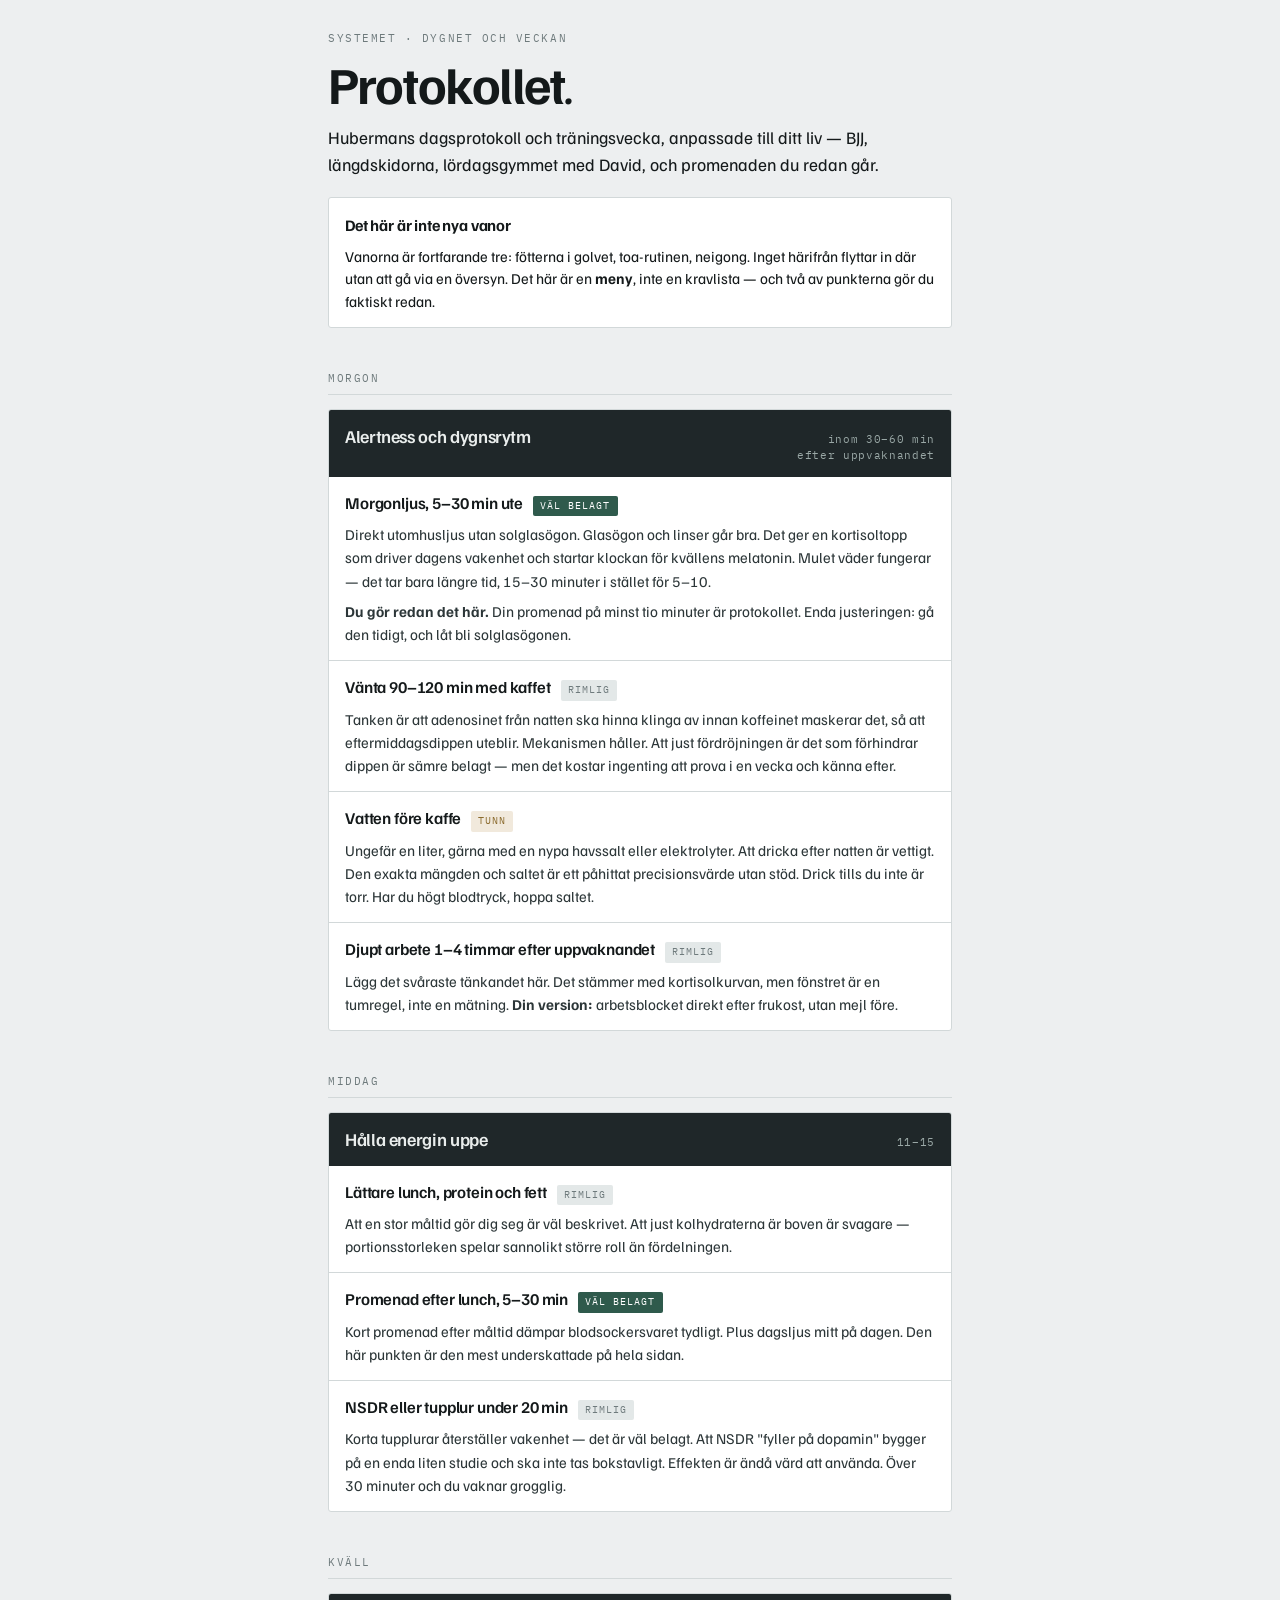
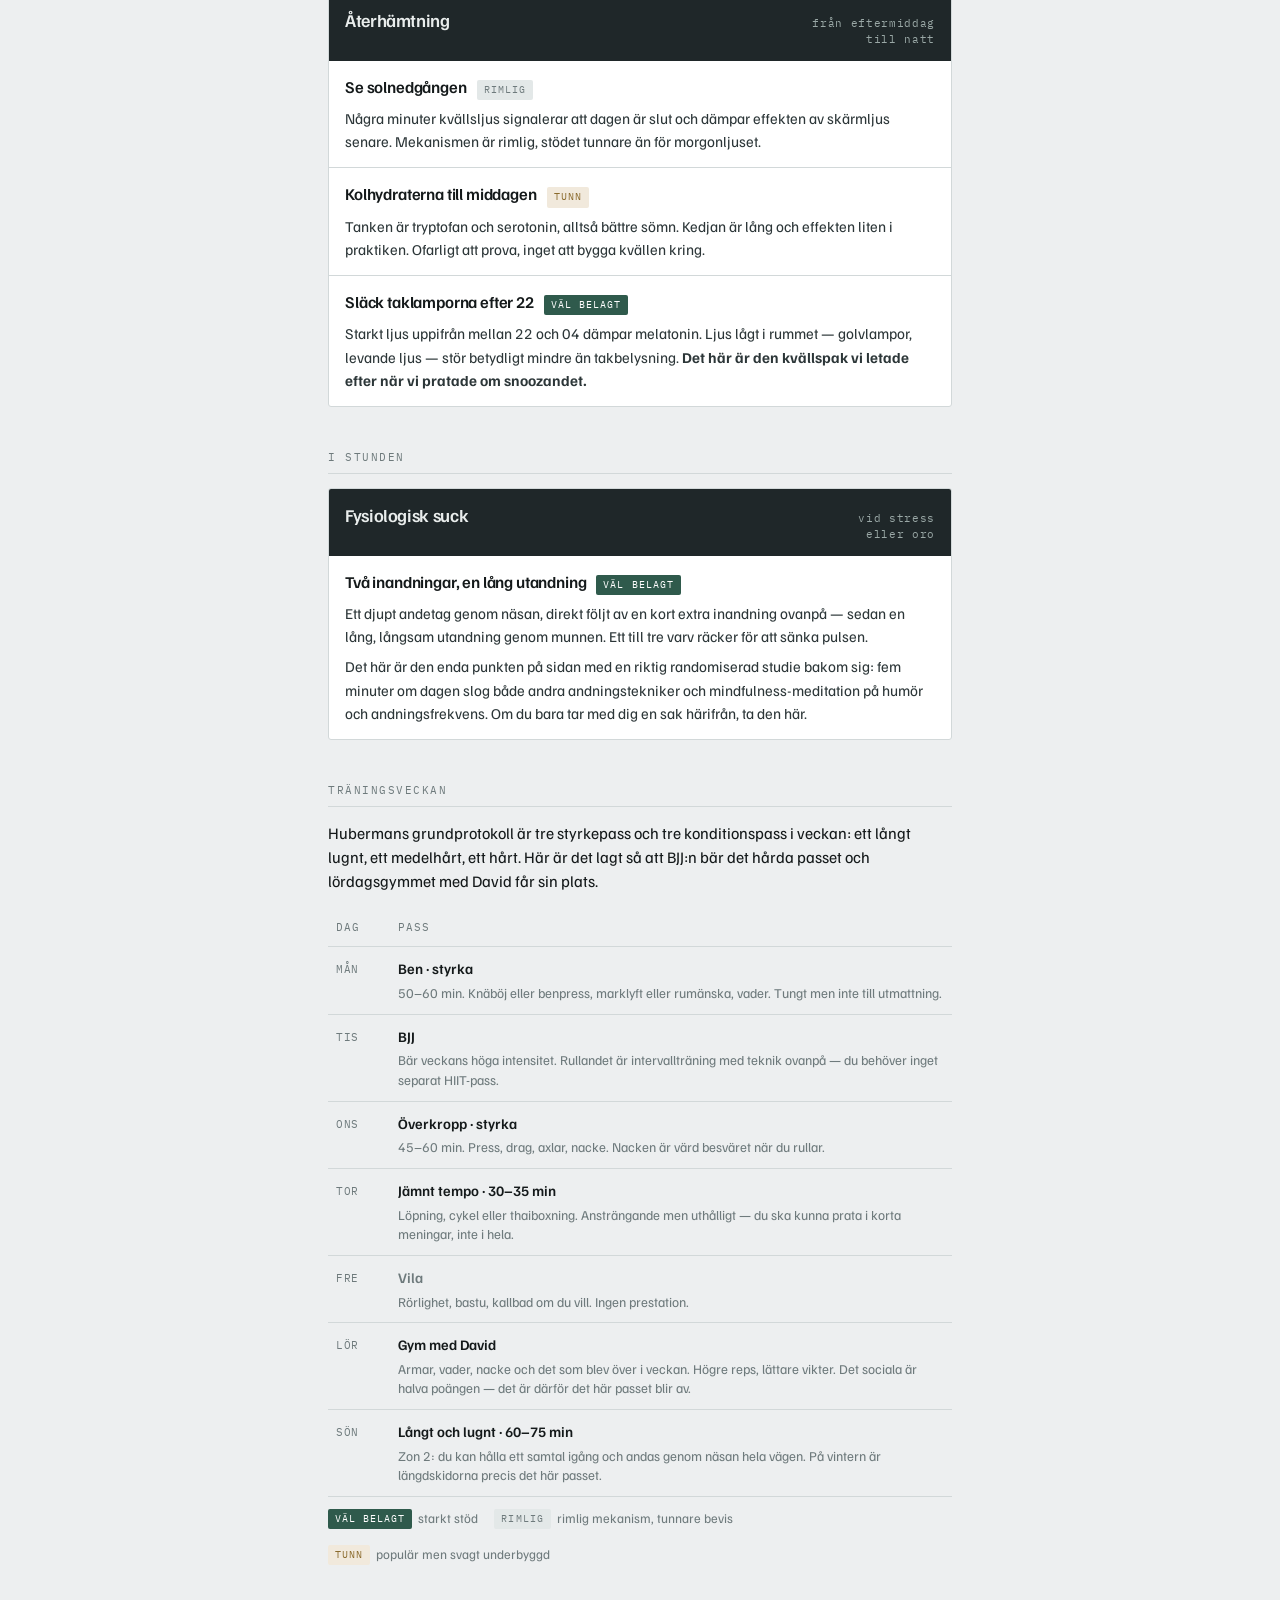
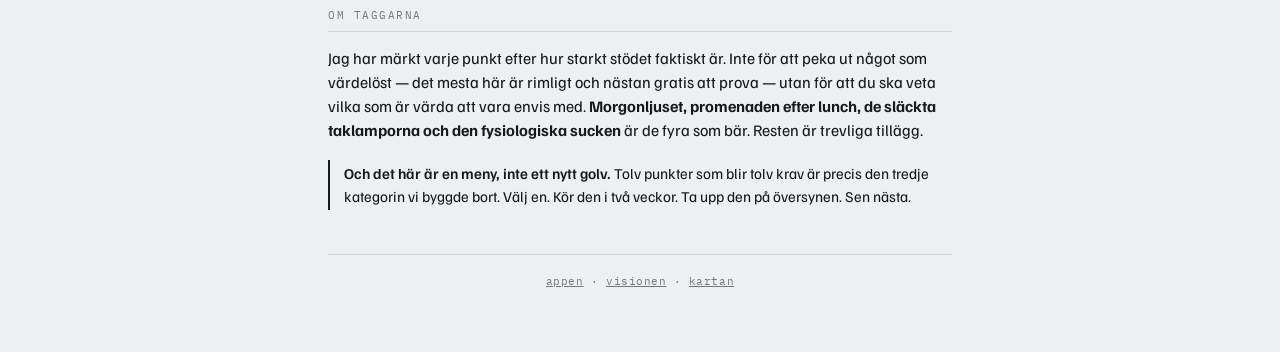
==== protokoll.html @ 74e85c03 "Visionen och Protokollet — två nya sidor bredvid appen vision.html: de elva målen med hans egna varf" ====
<!DOCTYPE html>
<html lang="sv">
<head>
<meta charset="utf-8">
<meta name="viewport" content="width=device-width, initial-scale=1, viewport-fit=cover">
<title>Protokollet</title>
<link rel="apple-touch-icon" href="ikon-180.png"><link rel="icon" href="ikon-180.png">
<link rel="preconnect" href="https://fonts.googleapis.com">
<link rel="preconnect" href="https://fonts.gstatic.com" crossorigin>
<link href="https://fonts.googleapis.com/css2?family=Familjen+Grotesk:ital,wght@0,400..700;1,400..700&family=IBM+Plex+Mono:wght@400;500&display=swap" rel="stylesheet">
<style>
:root{--paper:#EDEFF0;--ground:#1F2729;--ink:#14191A;--muted:#6E7A7C;
  --line:#D2D8D9;--pine:#2F5A4C;--pine-lit:#5FA98E;--sol:#8A6A2C}
*{box-sizing:border-box}
html,body{margin:0;padding:0}
body{background:var(--paper);color:var(--ink);font-family:"Familjen Grotesk",system-ui,sans-serif;
  font-size:16px;line-height:1.5;-webkit-font-smoothing:antialiased;padding-bottom:60px}
.wrap{max-width:660px;margin:0 auto;padding:0 18px}
header{padding:30px 0 4px}
.eyebrow{font-family:"IBM Plex Mono",monospace;font-size:11px;letter-spacing:.14em;text-transform:uppercase;
  color:var(--muted)}
h1{font-size:clamp(34px,11vw,52px);line-height:.96;margin:12px 0 0;font-weight:700;letter-spacing:-.03em}
h1 em{font-style:italic;font-weight:400}
.ingress{font-size:17.5px;margin:16px 0 0;line-height:1.5}
h2{font-family:"IBM Plex Mono",monospace;font-size:11px;letter-spacing:.14em;text-transform:uppercase;
  color:var(--muted);font-weight:400;margin:42px 0 0;padding-bottom:7px;border-bottom:1px solid var(--line)}
p{margin:14px 0 0}

.pass{background:#fff;border:1px solid var(--line);border-radius:3px;margin-top:14px;overflow:hidden}
.pass-h{background:var(--ground);color:#E9EDEC;padding:13px 16px;display:flex;justify-content:space-between;
  align-items:baseline;gap:12px}
.pass-h .namn{font-size:18px;font-weight:600;letter-spacing:-.02em}
.pass-h .nar{font-family:"IBM Plex Mono",monospace;font-size:11px;color:#9AA8A6;letter-spacing:.06em;
  text-align:right}
.steg{padding:14px 16px;border-bottom:1px solid var(--line)}
.steg:last-child{border-bottom:0}
.steg-t{display:flex;align-items:baseline;gap:10px;flex-wrap:wrap}
.steg-t .n{font-size:16.5px;font-weight:600;letter-spacing:-.01em}
.steg p{margin:7px 0 0;font-size:15px;line-height:1.55;color:#2C3638}
.tagg{font-family:"IBM Plex Mono",monospace;font-size:9.5px;letter-spacing:.11em;text-transform:uppercase;
  padding:3px 7px;border-radius:2px;white-space:nowrap}
.t-stark{background:var(--pine);color:#fff}
.t-rimlig{background:#E3E8E8;color:var(--muted)}
.t-tunn{background:#F1E9DC;color:var(--sol)}

table{border-collapse:collapse;width:100%;margin-top:16px;font-size:14.5px}
th,td{text-align:left;padding:11px 8px;border-bottom:1px solid var(--line);vertical-align:top}
th{font-family:"IBM Plex Mono",monospace;font-size:10.5px;letter-spacing:.1em;text-transform:uppercase;
  color:var(--muted);font-weight:400}
td:first-child{width:62px;font-family:"IBM Plex Mono",monospace;font-size:11px;color:var(--muted);
  letter-spacing:.06em;text-transform:uppercase;padding-top:14px}
td b{font-weight:600}
td .u{display:block;color:var(--muted);font-size:13.5px;margin-top:3px;line-height:1.45}
tr.vila td b{color:var(--muted)}

.princip{border-left:2px solid var(--ink);padding:2px 0 2px 14px;margin:18px 0 0;font-size:15px;line-height:1.55}
.princip b{font-weight:600}
.ruta{background:#fff;border:1px solid var(--line);border-radius:3px;padding:15px 16px;margin-top:16px}
.ruta h4{margin:0 0 6px;font-size:16px;letter-spacing:-.01em}
.ruta p{margin:8px 0 0;font-size:15px}
.nyckel{display:flex;gap:16px;flex-wrap:wrap;margin-top:12px;font-size:13px;color:var(--muted);
  align-items:center}
.nyckel span{display:flex;align-items:center;gap:6px}
footer{margin-top:44px;padding-top:16px;border-top:1px solid var(--line);font-family:"IBM Plex Mono",monospace;
  font-size:10.5px;color:var(--muted);letter-spacing:.05em;text-align:center;line-height:2}
footer a{color:var(--muted)}
</style>
</head>
<body>
<div class="wrap">

<header>
  <div class="eyebrow">Systemet · dygnet och veckan</div>
  <h1>Protokollet<em>.</em></h1>
  <p class="ingress">Hubermans dagsprotokoll och träningsvecka, anpassade till ditt liv —
  BJJ, längdskidorna, lördagsgymmet med David, och promenaden du redan går.</p>
</header>

<div class="ruta">
  <h4>Det här är inte nya vanor</h4>
  <p>Vanorna är fortfarande tre: fötterna i golvet, toa-rutinen, neigong. Inget härifrån flyttar in
  där utan att gå via en översyn. Det här är en <b>meny</b>, inte en kravlista — och två av punkterna
  gör du faktiskt redan.</p>
</div>

<h2>Morgon</h2>

<div class="pass">
  <div class="pass-h"><span class="namn">Alertness och dygnsrytm</span>
    <span class="nar">inom 30–60 min<br>efter uppvaknandet</span></div>

  <div class="steg">
    <div class="steg-t"><span class="n">Morgonljus, 5–30 min ute</span><span class="tagg t-stark">väl belagt</span></div>
    <p>Direkt utomhusljus utan solglasögon. Glasögon och linser går bra. Det ger en kortisoltopp som
    driver dagens vakenhet och startar klockan för kvällens melatonin. Mulet väder fungerar — det
    tar bara längre tid, 15–30 minuter i stället för 5–10.</p>
    <p><b>Du gör redan det här.</b> Din promenad på minst tio minuter är protokollet. Enda justeringen:
    gå den tidigt, och låt bli solglasögonen.</p>
  </div>

  <div class="steg">
    <div class="steg-t"><span class="n">Vänta 90–120 min med kaffet</span><span class="tagg t-rimlig">rimlig</span></div>
    <p>Tanken är att adenosinet från natten ska hinna klinga av innan koffeinet maskerar det, så att
    eftermiddagsdippen uteblir. Mekanismen håller. Att just fördröjningen är det som förhindrar
    dippen är sämre belagt — men det kostar ingenting att prova i en vecka och känna efter.</p>
  </div>

  <div class="steg">
    <div class="steg-t"><span class="n">Vatten före kaffe</span><span class="tagg t-tunn">tunn</span></div>
    <p>Ungefär en liter, gärna med en nypa havssalt eller elektrolyter. Att dricka efter natten är
    vettigt. Den exakta mängden och saltet är ett påhittat precisionsvärde utan stöd. Drick tills du
    inte är torr. Har du högt blodtryck, hoppa saltet.</p>
  </div>

  <div class="steg">
    <div class="steg-t"><span class="n">Djupt arbete 1–4 timmar efter uppvaknandet</span><span class="tagg t-rimlig">rimlig</span></div>
    <p>Lägg det svåraste tänkandet här. Det stämmer med kortisolkurvan, men fönstret är en tumregel,
    inte en mätning. <b>Din version:</b> arbetsblocket direkt efter frukost, utan mejl före.</p>
  </div>
</div>

<h2>Middag</h2>

<div class="pass">
  <div class="pass-h"><span class="namn">Hålla energin uppe</span><span class="nar">11–15</span></div>

  <div class="steg">
    <div class="steg-t"><span class="n">Lättare lunch, protein och fett</span><span class="tagg t-rimlig">rimlig</span></div>
    <p>Att en stor måltid gör dig seg är väl beskrivet. Att just kolhydraterna är boven är svagare —
    portionsstorleken spelar sannolikt större roll än fördelningen.</p>
  </div>

  <div class="steg">
    <div class="steg-t"><span class="n">Promenad efter lunch, 5–30 min</span><span class="tagg t-stark">väl belagt</span></div>
    <p>Kort promenad efter måltid dämpar blodsockersvaret tydligt. Plus dagsljus mitt på dagen.
    Den här punkten är den mest underskattade på hela sidan.</p>
  </div>

  <div class="steg">
    <div class="steg-t"><span class="n">NSDR eller tupplur under 20 min</span><span class="tagg t-rimlig">rimlig</span></div>
    <p>Korta tupplurar återställer vakenhet — det är väl belagt. Att NSDR "fyller på dopamin" bygger
    på en enda liten studie och ska inte tas bokstavligt. Effekten är ändå värd att använda.
    Över 30 minuter och du vaknar grogglig.</p>
  </div>
</div>

<h2>Kväll</h2>

<div class="pass">
  <div class="pass-h"><span class="namn">Återhämtning</span><span class="nar">från eftermiddag<br>till natt</span></div>

  <div class="steg">
    <div class="steg-t"><span class="n">Se solnedgången</span><span class="tagg t-rimlig">rimlig</span></div>
    <p>Några minuter kvällsljus signalerar att dagen är slut och dämpar effekten av skärmljus senare.
    Mekanismen är rimlig, stödet tunnare än för morgonljuset.</p>
  </div>

  <div class="steg">
    <div class="steg-t"><span class="n">Kolhydraterna till middagen</span><span class="tagg t-tunn">tunn</span></div>
    <p>Tanken är tryptofan och serotonin, alltså bättre sömn. Kedjan är lång och effekten liten i
    praktiken. Ofarligt att prova, inget att bygga kvällen kring.</p>
  </div>

  <div class="steg">
    <div class="steg-t"><span class="n">Släck taklamporna efter 22</span><span class="tagg t-stark">väl belagt</span></div>
    <p>Starkt ljus uppifrån mellan 22 och 04 dämpar melatonin. Ljus lågt i rummet — golvlampor,
    levande ljus — stör betydligt mindre än takbelysning. <b>Det här är den kväll­spak vi letade efter
    när vi pratade om snoozandet.</b></p>
  </div>
</div>

<h2>I stunden</h2>

<div class="pass">
  <div class="pass-h"><span class="namn">Fysiologisk suck</span><span class="nar">vid stress<br>eller oro</span></div>
  <div class="steg">
    <div class="steg-t"><span class="n">Två inandningar, en lång utandning</span><span class="tagg t-stark">väl belagt</span></div>
    <p>Ett djupt andetag genom näsan, direkt följt av en kort extra inandning ovanpå — sedan en lång,
    långsam utandning genom munnen. Ett till tre varv räcker för att sänka pulsen.</p>
    <p>Det här är den enda punkten på sidan med en riktig randomiserad studie bakom sig: fem minuter
    om dagen slog både andra andningstekniker och mindfulness-meditation på humör och andningsfrekvens.
    Om du bara tar med dig en sak härifrån, ta den här.</p>
  </div>
</div>

<h2>Träningsveckan</h2>
<p>Hubermans grundprotokoll är tre styrkepass och tre konditionspass i veckan: ett långt lugnt, ett
medelhårt, ett hårt. Här är det lagt så att BJJ:n bär det hårda passet och lördagsgymmet med David
får sin plats.</p>

<table>
  <tr><th>Dag</th><th>Pass</th></tr>
  <tr><td>Mån</td><td><b>Ben · styrka</b>
    <span class="u">50–60 min. Knäböj eller benpress, marklyft eller rumänska, vader.
    Tungt men inte till utmattning.</span></td></tr>
  <tr><td>Tis</td><td><b>BJJ</b>
    <span class="u">Bär veckans höga intensitet. Rullandet är intervallträning med teknik ovanpå —
    du behöver inget separat HIIT-pass.</span></td></tr>
  <tr><td>Ons</td><td><b>Överkropp · styrka</b>
    <span class="u">45–60 min. Press, drag, axlar, nacke. Nacken är värd besväret när du rullar.</span></td></tr>
  <tr><td>Tor</td><td><b>Jämnt tempo · 30–35 min</b>
    <span class="u">Löpning, cykel eller thaiboxning. Ansträngande men uthålligt — du ska kunna prata
    i korta meningar, inte i hela.</span></td></tr>
  <tr class="vila"><td>Fre</td><td><b>Vila</b>
    <span class="u">Rörlighet, bastu, kallbad om du vill. Ingen prestation.</span></td></tr>
  <tr><td>Lör</td><td><b>Gym med David</b>
    <span class="u">Armar, vader, nacke och det som blev över i veckan. Högre reps, lättare vikter.
    Det sociala är halva poängen — det är därför det här passet blir av.</span></td></tr>
  <tr><td>Sön</td><td><b>Långt och lugnt · 60–75 min</b>
    <span class="u">Zon 2: du kan hålla ett samtal igång och andas genom näsan hela vägen.
    På vintern är längdskidorna precis det här passet.</span></td></tr>
</table>

<div class="nyckel">
  <span><span class="tagg t-stark">väl belagt</span> starkt stöd</span>
  <span><span class="tagg t-rimlig">rimlig</span> rimlig mekanism, tunnare bevis</span>
  <span><span class="tagg t-tunn">tunn</span> populär men svagt underbyggd</span>
</div>

<h2>Om taggarna</h2>
<p>Jag har märkt varje punkt efter hur starkt stödet faktiskt är. Inte för att peka ut något som
värdelöst — det mesta här är rimligt och nästan gratis att prova — utan för att du ska veta vilka
som är värda att vara envis med. <b>Morgonljuset, promenaden efter lunch, de släckta taklamporna och
den fysiologiska sucken</b> är de fyra som bär. Resten är trevliga tillägg.</p>

<div class="princip"><b>Och det här är en meny, inte ett nytt golv.</b> Tolv punkter som blir tolv krav
är precis den tredje kategorin vi byggde bort. Välj en. Kör den i två veckor. Ta upp den på
översynen. Sen nästa.</div>

<footer>
  <a href="./">appen</a> · <a href="vision.html">visionen</a> · <a href="karta.html">kartan</a>
</footer>
</div>
</body>
</html>
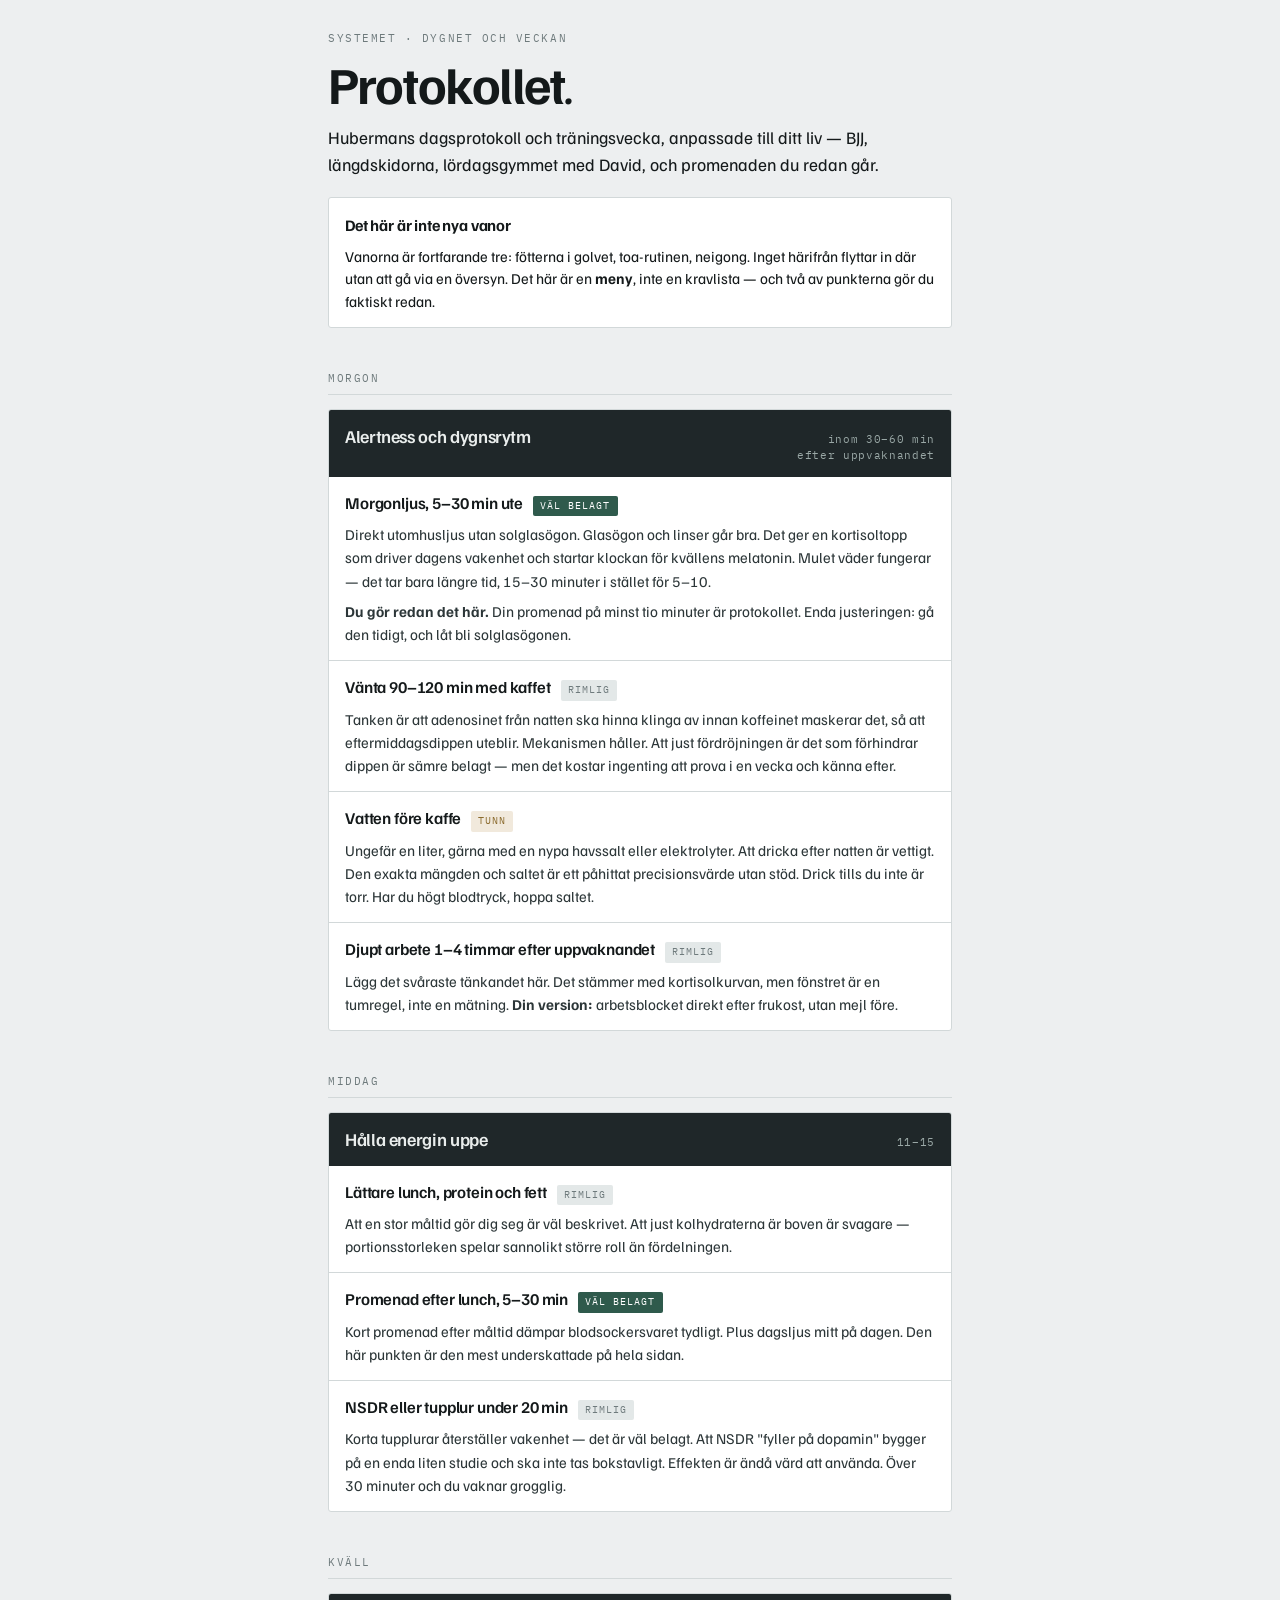
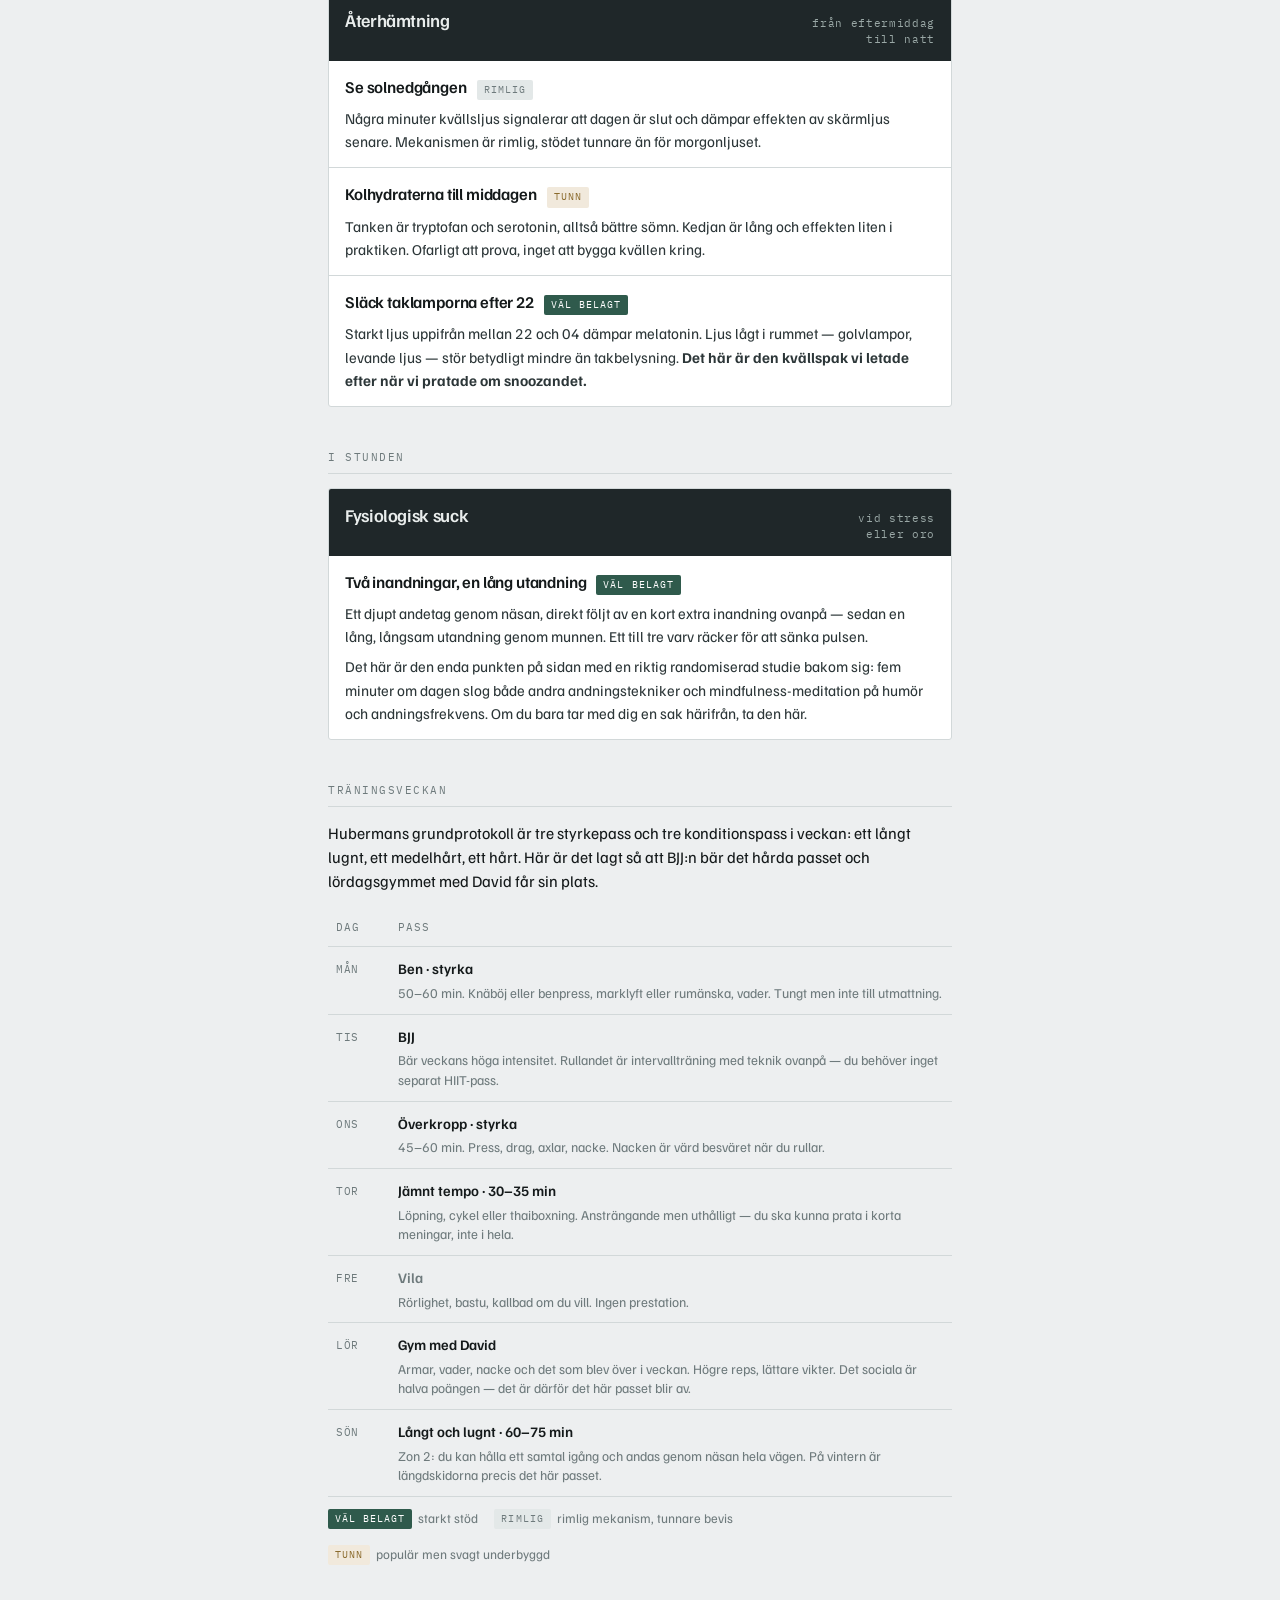
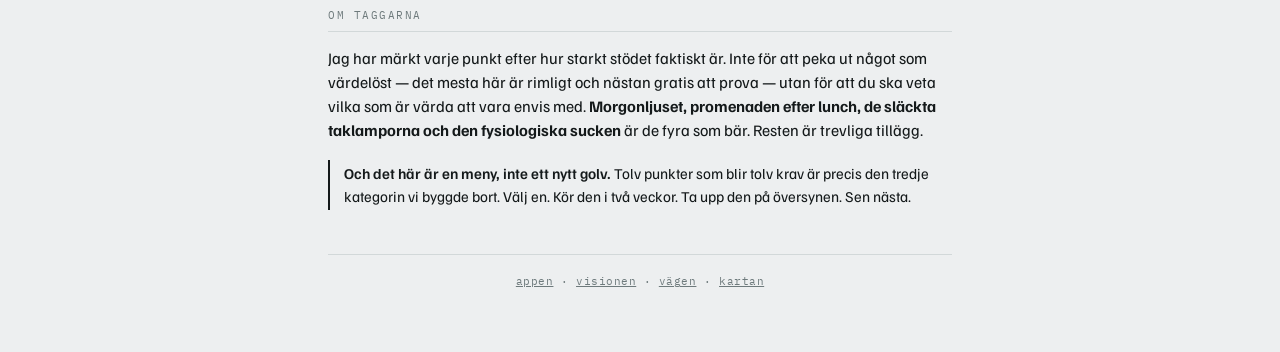
==== commit 1ee29b41: "Vägen — roadmap från vanor till mål, på tre klockor Han bad om en linje från 'en vana varannan vecka" ====
--- a/protokoll.html
+++ b/protokoll.html
@@ -228,7 +228,7 @@
 översynen. Sen nästa.</div>
 
 <footer>
-  <a href="./">appen</a> · <a href="vision.html">visionen</a> · <a href="karta.html">kartan</a>
+  <a href="./">appen</a> · <a href="vision.html">visionen</a> · <a href="vagen.html">vägen</a> · <a href="karta.html">kartan</a>
 </footer>
 </div>
 </body>
